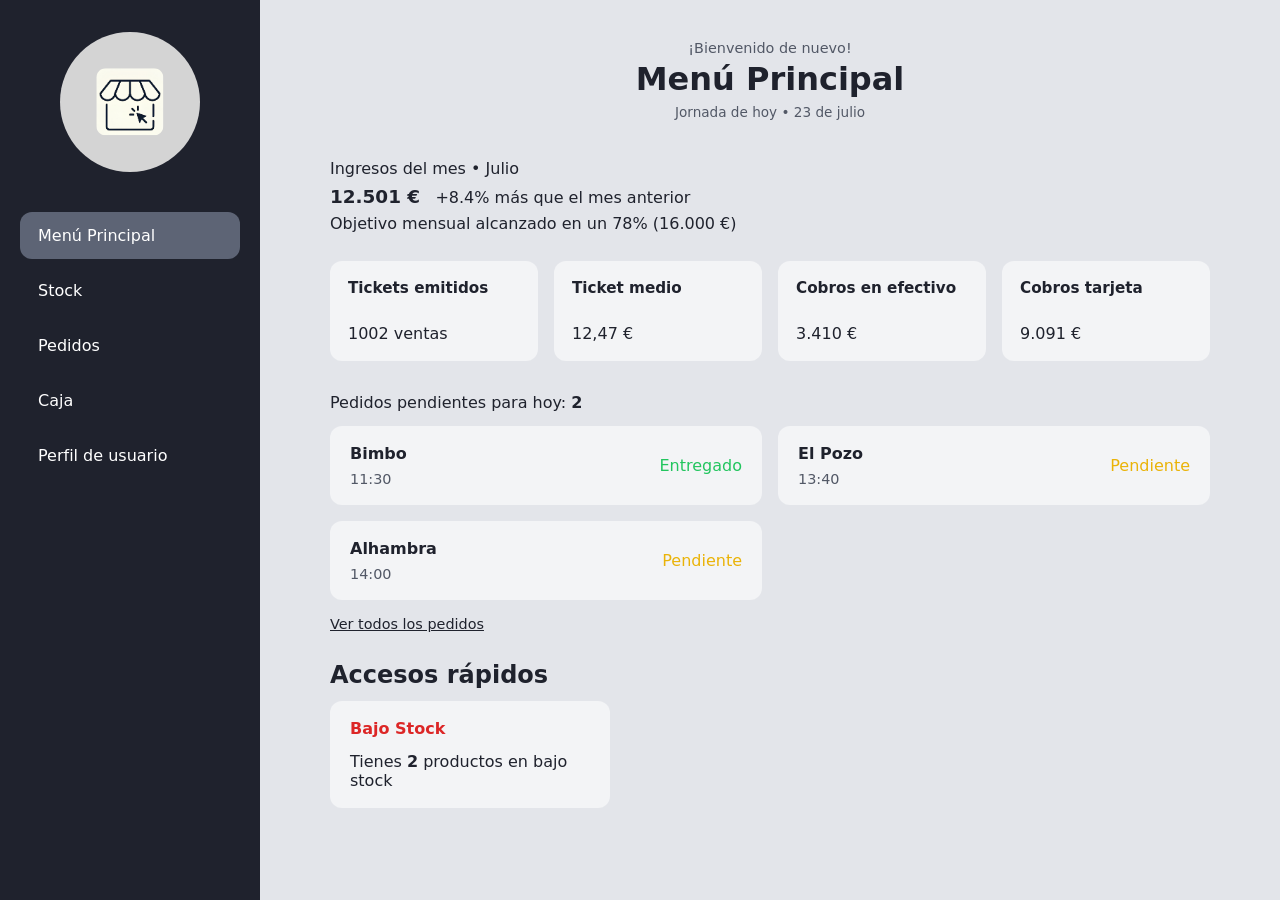
==== src/html/index.html @ 3c682c1b "feat(html): añado los fichero html" ====
<!DOCTYPE html>
<html lang="es">

<head>
    <meta charset="UTF-8">
    <meta name="viewport" content="width=device-width, initial-scale=1.0">
    <title>Menú Principal - Gestión</title>
    <link rel="stylesheet" href="../css/styles.css">
</head>

<body>

    <aside class="sidebar">
        <img src="../../assets/logo.svg" alt="Logo" class="sidebar-logo">
        <nav class="nav-menu">
            <a href="index.html" class="nav-link active">Menú Principal</a>
            <a href="stock.html" class="nav-link">Stock</a>
            <a href="pedidos.html" class="nav-link">Pedidos</a>
            <a href="caja.html" class="nav-link">Caja</a>
            <a href="perfil.html" class="nav-link">Perfil de usuario</a>
        </nav>
    </aside>

    <main class="main-content">
        <header class="page-header">
            <p class="subtitle-top">¡Bienvenido de nuevo!</p>
            <h1>Menú Principal</h1>
            <p class="date-info" id="fecha-jornada">Jornada de hoy • 23 de julio</p>
        </header>

        <section class="income-summary">
            <p>Ingresos del mes • <span id="mes-actual">Julio</span></p>
            <p><strong class="income-amount" id="ingresos-mes">12.501 €</strong> &nbsp; <span id="comparativa-mes">+8.4%
                    más que el mes anterior</span></p>
            <p id="objetivo-mes">Objetivo mensual alcanzado en un 78% (16.000 €)</p>
        </section>

        <section class="kpi-grid">
            <article class="kpi-card">
                <h3>Tickets emitidos</h3>
                <p id="kpi-tickets">1002 ventas</p>
            </article>
            <article class="kpi-card">
                <h3>Ticket medio</h3>
                <p id="kpi-ticket-medio">12,47 €</p>
            </article>
            <article class="kpi-card">
                <h3>Cobros en efectivo</h3>
                <p id="kpi-efectivo">3.410 €</p>
            </article>
            <article class="kpi-card">
                <h3>Cobros tarjeta</h3>
                <p id="kpi-tarjeta">9.091 €</p>
            </article>
        </section>

        <section>
            <p>Pedidos pendientes para hoy: <strong id="pending-count">2</strong></p>
            <section class="orders-today-grid" id="pedidos-hoy">
                <article class="order-card">
                    <h3>Bimbo</h3>
                    <time>11:30</time>
                    <span class="status-delivered">Entregado</span>
                </article>

                <article class="order-card">
                    <h3>El Pozo</h3>
                    <time>13:40</time>
                    <span class="status-pending">Pendiente</span>
                </article>

                <article class="order-card">
                    <h3>Alhambra</h3>
                    <time>14:00</time>
                    <span class="status-pending">Pendiente</span>
                </article>
            </section>
            <a href="pedidos.html" class="link-action">Ver todos los pedidos</a>
        </section>

        <section class="quick-access-section">
            <h2>Accesos rápidos</h2>
            <article class="alert-card">
                <h3>Bajo Stock</h3>
                <p>Tienes <strong id="low-stock-count">2</strong> productos en bajo stock</p>
            </article>
        </section>
    </main>
</body>
</html>
---- src/css/styles.css ----
/* Reset básico y tipografía */
* {
    box-sizing: border-box;
    margin: 0;
    padding: 0;
    font-family: system-ui, -apple-system, 'Segoe UI', Roboto, Helvetica, Arial, sans-serif;
}

:root {
    font-size: 16px;
    --bg-sidebar: #1f222d;
    --bg-sidebar-active: #5d6475;
    --bg-main: #e3e5ea;
    --bg-card: #f3f4f6;
    --bg-input: #e5e7eb;
    --text-dark: #1f222d;
    --text-muted: #525866;
    --text-light: #ffffff;
    --low-stock-bg: #fca5a5;
    --low-stock-text: #dc2626;
    --status-ok: #22c55e;
    --status-pending: #eab308;
}

body {
    display: flex;
    min-height: 100vh;
    background-color: var(--bg-main);
    color: var(--text-dark);
}

/* --- BARRA LATERAL --- */
.sidebar {
    width: 16.25rem;
    background-color: var(--bg-sidebar);
    color: var(--text-light);
    padding: 2rem 1.25rem;
    display: flex;
    flex-direction: column;
    align-items: center;
    flex-shrink: 0;
}

.sidebar-logo {
    width: 8.75rem;
    height: 8.75rem;
    background-color: #d4d4d4;
    border-radius: 50%;
    margin-bottom: 2.5rem;
    padding: 1.25rem;
    object-fit: contain;
}

.nav-menu {
    width: 100%;
    display: flex;
    flex-direction: column;
    gap: 0.5rem;
}

.nav-link {
    display: flex;
    align-items: center;
    gap: 0.75rem;
    padding: 0.875rem 1.125rem;
    color: var(--text-light);
    text-decoration: none;
    border-radius: 0.75rem;
    font-weight: 500;
    transition: background-color 0.2s;
}

.nav-link:hover {
    background-color: rgba(255, 255, 255, 0.08);
}

.nav-link.active {
    background-color: var(--bg-sidebar-active);
}

/* --- CONTENIDO PRINCIPAL --- */
.main-content {
    flex: 1;
    padding: 2.5rem 3.75rem;
    max-width: 62.5rem;
    margin: 0 auto;
}

.page-header {
    text-align: center;
    margin-bottom: 2.25rem;
}

.subtitle-top {
    font-size: 0.9rem;
    color: var(--text-muted);
    margin-bottom: 0.25rem;
}

.page-header h1 {
    font-size: 2rem;
    font-weight: 700;
    margin-bottom: 0.375rem;
}

.date-info {
    font-size: 0.85rem;
    color: var(--text-muted);
}

/* --- TARJETAS Y SECCIONES --- */
.section-card {
    background-color: var(--bg-card);
    border-radius: 0.875rem;
    padding: 1.5rem;
    margin-bottom: 1.5rem;
}

.section-header {
    display: flex;
    justify-content: space-between;
    align-items: center;
    margin-bottom: 1.125rem;
}

.section-header h2 {
    font-size: 1.35rem;
}

.section-header span {
    font-size: 0.9rem;
    font-weight: 400;
    color: var(--text-muted);
}

.link-action {
    color: var(--text-dark);
    font-size: 0.9rem;
    text-decoration: underline;
    cursor: pointer;
}

/* --- MENÚ PRINCIPAL (KPIs y Pedidos hoy) --- */
.income-summary {
    margin-bottom: 1.5rem;
    line-height: 1.6;
}

.income-amount {
    font-size: 1.15rem;
    font-weight: 700;
}

.kpi-grid {
    display: grid;
    grid-template-columns: repeat(4, 1fr);
    gap: 1rem;
    margin-bottom: 2rem;
}

.kpi-card {
    background-color: var(--bg-card);
    padding: 1.125rem;
    border-radius: 0.75rem;
    display: flex;
    flex-direction: column;
    justify-content: space-between;
    min-height: 6.25rem;
}

.kpi-card h3 {
    font-weight: 700;
    font-size: 0.95rem;
    margin-bottom: 0.75rem;
}

.orders-today-grid {
    display: grid;
    grid-template-columns: repeat(2, 1fr);
    gap: 1rem;
    margin: 0.875rem 0;
}

.order-card {
    background-color: var(--bg-card);
    padding: 1.125rem 1.25rem;
    border-radius: 0.75rem;
    display: grid;
    grid-template-columns: 1fr auto;
    align-items: center;
}

.order-card h3 {
    font-size: 1rem;
    margin-bottom: 0.5rem;
    grid-column: 1;
}

.order-card time {
    font-size: 0.9rem;
    color: var(--text-muted);
    grid-column: 1;
}

.status-delivered,
.status-pending {
    grid-column: 2;
    grid-row: 1 / 3;
    font-weight: 500;
}

.status-delivered {
    color: var(--status-ok);
}

.status-pending {
    color: var(--status-pending);
}

.quick-access-section {
    margin-top: 1.75rem;
}

.alert-card {
    background-color: var(--bg-card);
    padding: 1.125rem 1.25rem;
    border-radius: 0.75rem;
    max-width: 17.5rem;
    margin-top: 0.75rem;
}

.alert-card h3 {
    color: var(--low-stock-text);
    font-size: 1rem;
    margin-bottom: 0.875rem;
}

/* --- LISTAS DE PRODUCTOS (Stock y Pedidos) --- */
.product-list {
    list-style: none;
    display: grid;
    grid-template-columns: repeat(2, 1fr);
    gap: 0.875rem;
}

.product-item {
    background-color: var(--bg-sidebar);
    color: var(--text-light);
    padding: 0.625rem 0.75rem 0.625rem 1.125rem;
    border-radius: 0.5rem;
    display: flex;
    justify-content: space-between;
    align-items: center;
    font-weight: 600;
}

.product-badge {
    background-color: var(--text-light);
    color: var(--text-dark);
    width: 1.875rem;
    height: 1.875rem;
    border-radius: 0.375rem;
    display: flex;
    align-items: center;
    justify-content: center;
    font-weight: 700;
    font-size: 0.95rem;
}

/* Productos en bajo stock */
.product-item.low-stock {
    background-color: var(--low-stock-bg);
    color: var(--low-stock-text);
}

.product-item.low-stock .product-badge {
    color: var(--text-dark);
}

/* --- FORMULARIOS E HISTORIAL (Caja y Perfil) --- */
.form-card {
    background-color: var(--bg-card);
    border-radius: 0.875rem;
    padding: 1.75rem;
    max-width: 36.25rem;
    margin: 0 auto 1.5rem auto;
}

.form-card h2 {
    text-align: center;
    margin-bottom: 1.25rem;
    font-size: 1.25rem;
}

.input-field {
    width: 100%;
    padding: 0.875rem 1rem;
    background-color: var(--bg-input);
    border: none;
    border-radius: 0.5rem;
    margin-bottom: 0.875rem;
    font-size: 0.95rem;
    color: var(--text-dark);
}

.btn-primary {
    width: 100%;
    padding: 0.875rem;
    background-color: var(--bg-sidebar);
    color: var(--text-light);
    border: none;
    border-radius: 0.5rem;
    font-size: 1rem;
    font-weight: 600;
    cursor: pointer;
    margin-top: 0.375rem;
}

.btn-primary:hover {
    opacity: 0.92;
}

.history-list {
    list-style: none;
}

.history-row {
    background-color: var(--bg-sidebar-active);
    color: var(--text-light);
    padding: 0.75rem 1rem;
    border-radius: 0.5rem;
    margin-bottom: 0.625rem;
    font-size: 0.95rem;
}

.history-row.total {
    background-color: var(--bg-sidebar);
    font-weight: 700;
    margin-bottom: 0;
}

.section-divider-title {
    text-align: center;
    margin: 2rem 0 1.25rem 0;
    font-size: 1.3rem;
}
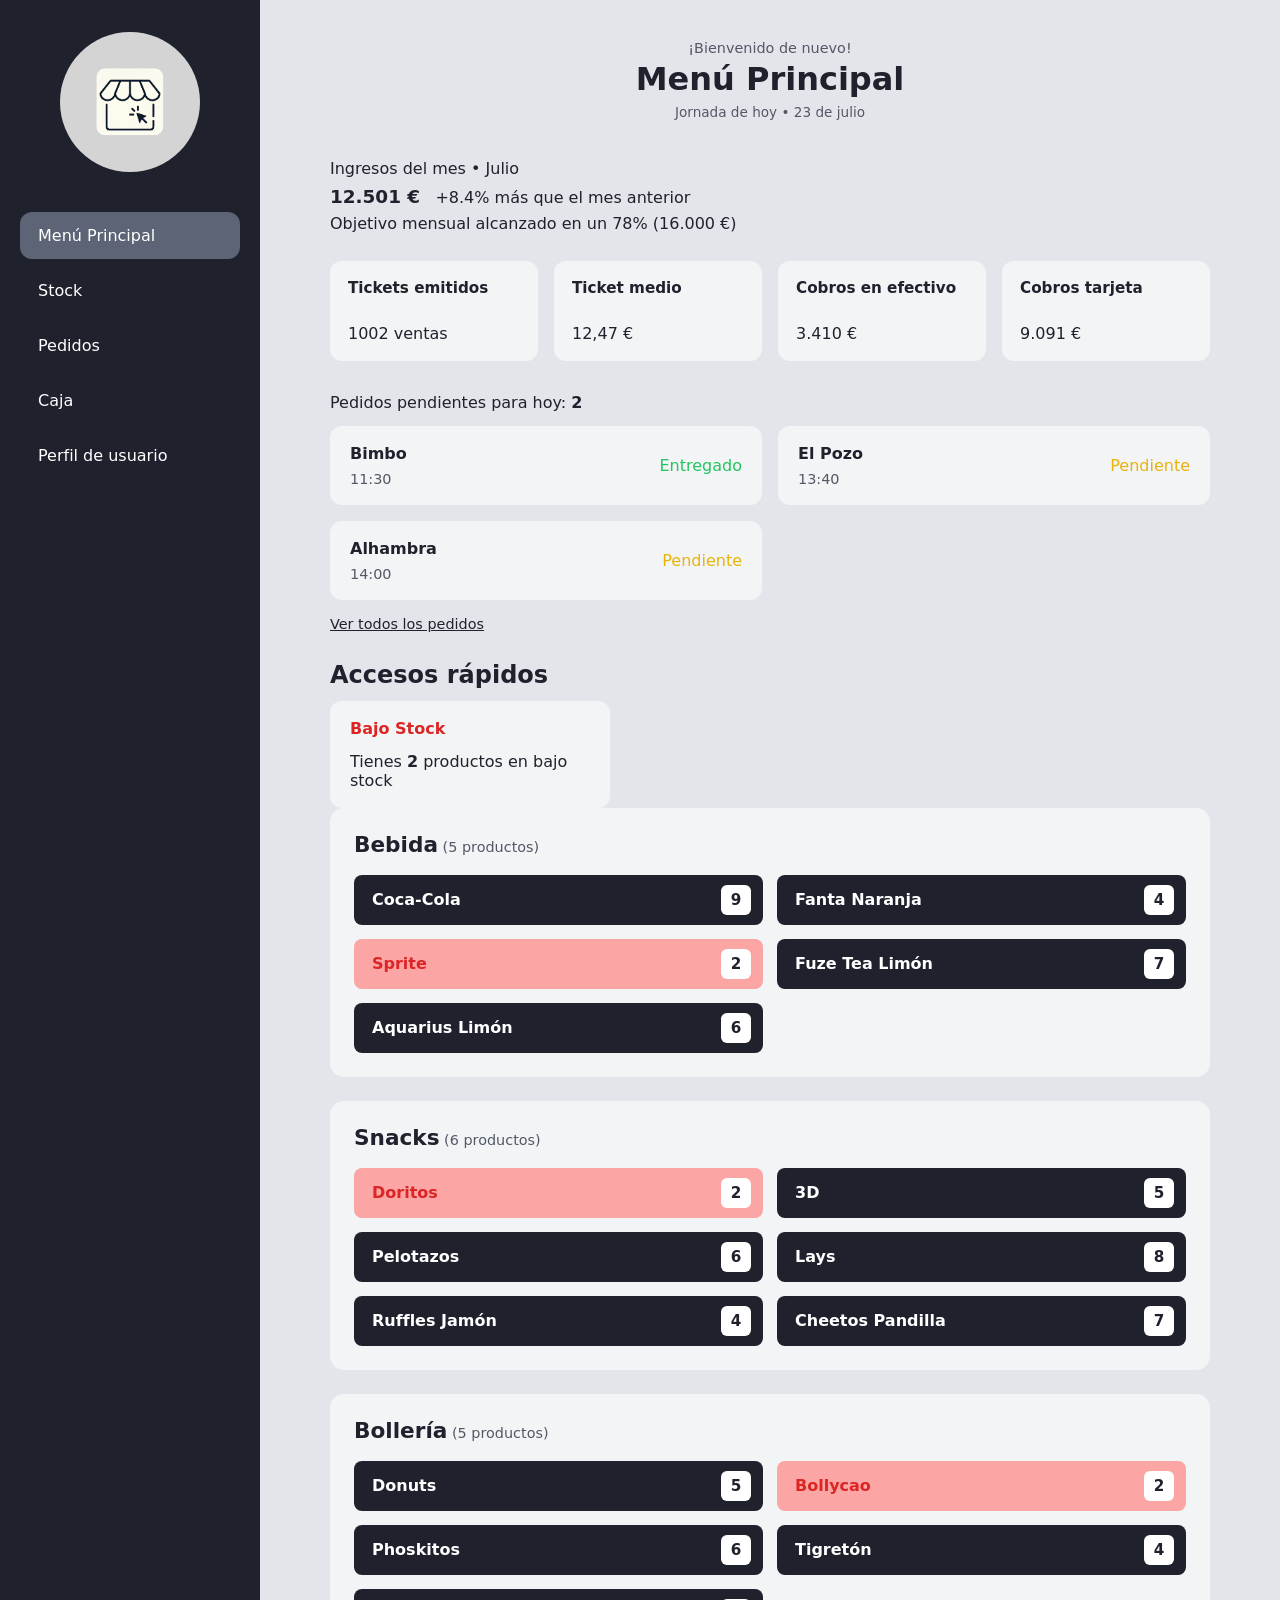
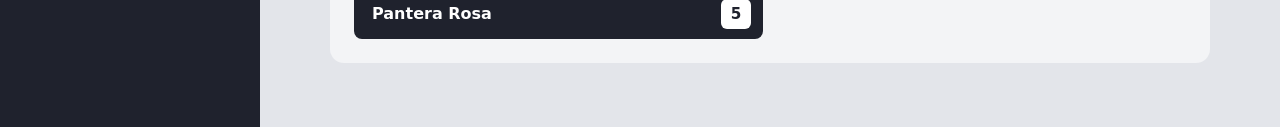
==== commit 09dd5e57: "fix(html): elimino del html del index los elementos del detalle para que aparezcan mediante js" ====
--- a/src/html/index.html
+++ b/src/html/index.html
@@ -57,19 +57,17 @@
         <section>
             <p>Pedidos pendientes para hoy: <strong id="pending-count">2</strong></p>
             <section class="orders-today-grid" id="pedidos-hoy">
-                <article class="order-card">
+                <article class="order-card" data-id="1">
                     <h3>Bimbo</h3>
                     <time>11:30</time>
                     <span class="status-delivered">Entregado</span>
                 </article>
-
-                <article class="order-card">
+                <article class="order-card" data-id="2">
                     <h3>El Pozo</h3>
                     <time>13:40</time>
                     <span class="status-pending">Pendiente</span>
                 </article>
-
-                <article class="order-card">
+                <article class="order-card" data-id="3">
                     <h3>Alhambra</h3>
                     <time>14:00</time>
                     <span class="status-pending">Pendiente</span>
@@ -86,5 +84,6 @@
             </article>
         </section>
     </main>
+    <script type="module" src="../js/main.js"></script>
 </body>
 </html>
--- a/src/css/styles.css
+++ b/src/css/styles.css
@@ -182,6 +182,7 @@
 }
 
 .order-card {
+    cursor: pointer;
     background-color: var(--bg-card);
     padding: 1.125rem 1.25rem;
     border-radius: 0.75rem;
@@ -343,4 +344,47 @@
     text-align: center;
     margin: 2rem 0 1.25rem 0;
     font-size: 1.3rem;
+}
+
+.popup-overlay {
+    position: fixed;
+    inset: 0;
+    background-color: rgba(31, 34, 45, 0.65);
+    display: none;
+    align-items: center;
+    justify-content: center;
+    padding: 1.5rem;
+    z-index: 100;
+}
+
+.popup-overlay.activo {
+    display: flex;
+}
+
+.popup-card {
+    background-color: var(--bg-card);
+    border-radius: 0.875rem;
+    padding: 1.75rem;
+    width: 100%;
+    max-width: 32rem;
+    box-shadow: 0 1rem 2.5rem rgba(0, 0, 0, 0.25);
+}
+
+.popup-fecha-hora {
+    font-size: 0.95rem;
+    color: var(--text-muted);
+    margin-bottom: 1.25rem;
+}
+
+.popup-card h3 {
+    font-size: 1rem;
+    margin-bottom: 0.75rem;
+}
+
+.popup-producto {
+    list-style: none;
+    display: grid;
+    grid-template-columns: 1fr;
+    gap: 0.75rem;
+    margin-bottom: 1.5rem;
 }
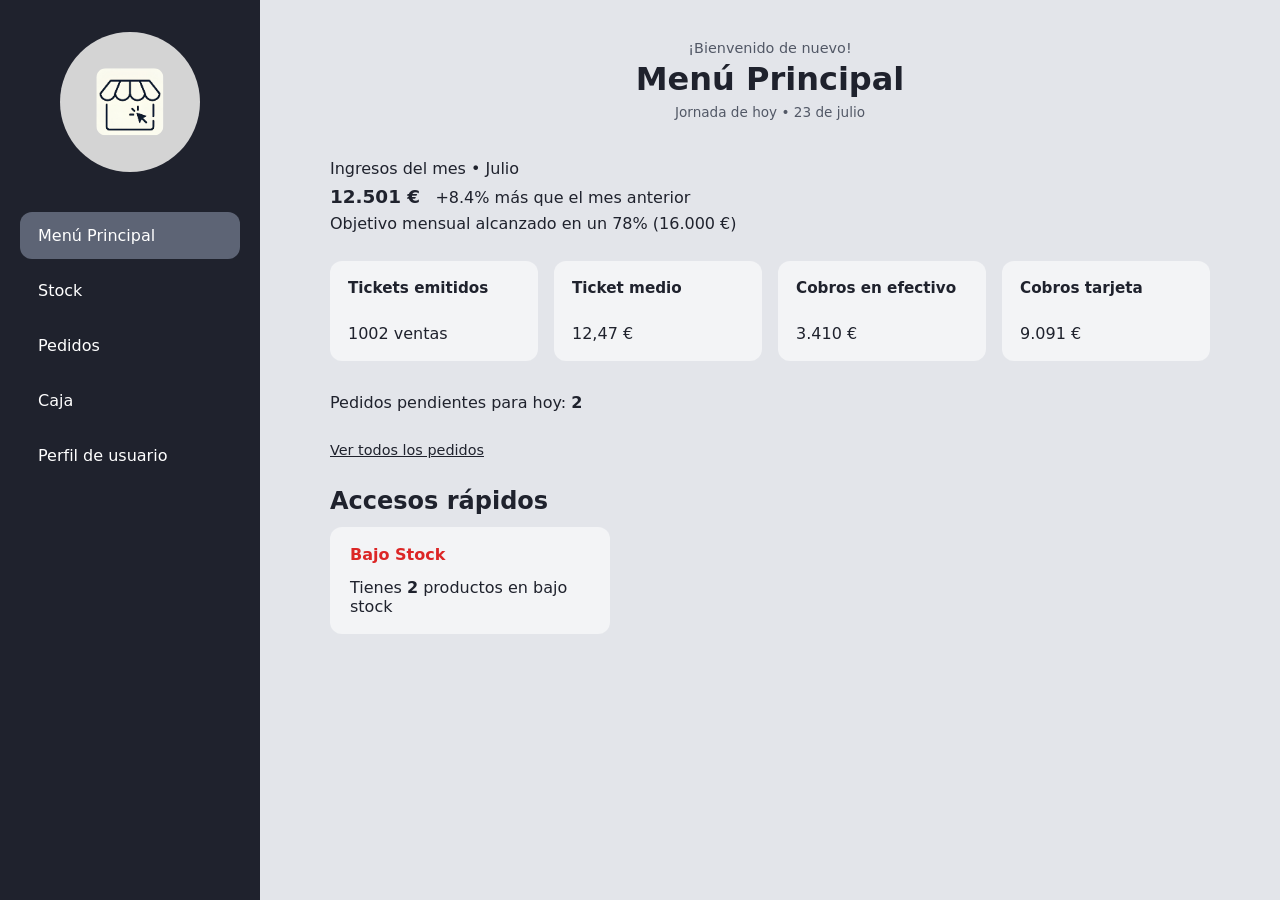
==== commit 185a51ee: "fix(index): elimino más elementos del html para añadirlos mediante js" ====
--- a/src/html/index.html
+++ b/src/html/index.html
@@ -53,29 +53,11 @@
                 <p id="kpi-tarjeta">9.091 €</p>
             </article>
         </section>
-
         <section>
             <p>Pedidos pendientes para hoy: <strong id="pending-count">2</strong></p>
-            <section class="orders-today-grid" id="pedidos-hoy">
-                <article class="order-card" data-id="1">
-                    <h3>Bimbo</h3>
-                    <time>11:30</time>
-                    <span class="status-delivered">Entregado</span>
-                </article>
-                <article class="order-card" data-id="2">
-                    <h3>El Pozo</h3>
-                    <time>13:40</time>
-                    <span class="status-pending">Pendiente</span>
-                </article>
-                <article class="order-card" data-id="3">
-                    <h3>Alhambra</h3>
-                    <time>14:00</time>
-                    <span class="status-pending">Pendiente</span>
-                </article>
-            </section>
+            <section class="orders-today-grid" id="pedidos-hoy"></section>
             <a href="pedidos.html" class="link-action">Ver todos los pedidos</a>
         </section>
-
         <section class="quick-access-section">
             <h2>Accesos rápidos</h2>
             <article class="alert-card">
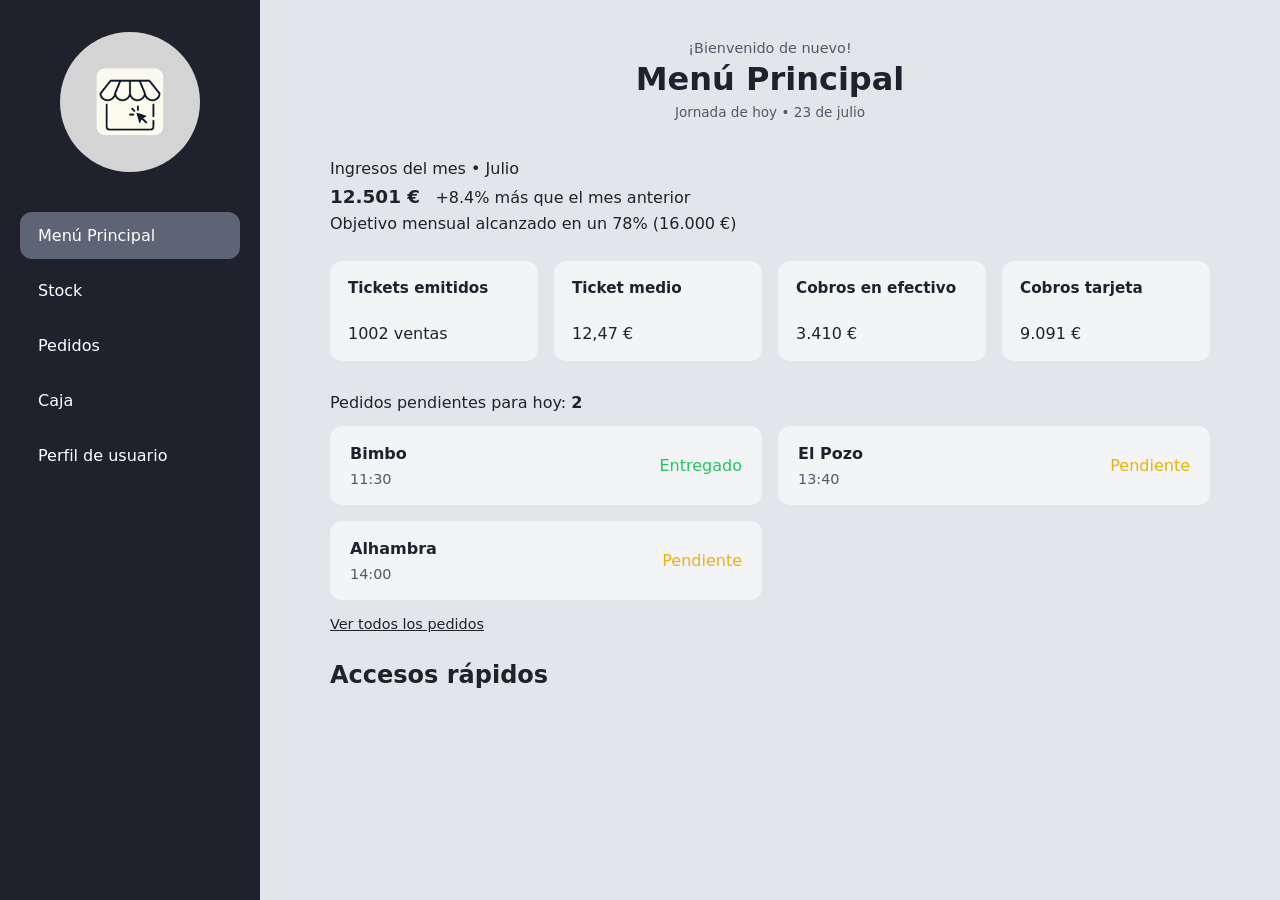
==== commit bf344cf7: "fix(index): elimino del html los accesos rápidos" ====
--- a/src/html/index.html
+++ b/src/html/index.html
@@ -58,13 +58,7 @@
             <section class="orders-today-grid" id="pedidos-hoy"></section>
             <a href="pedidos.html" class="link-action">Ver todos los pedidos</a>
         </section>
-        <section class="quick-access-section">
-            <h2>Accesos rápidos</h2>
-            <article class="alert-card">
-                <h3>Bajo Stock</h3>
-                <p>Tienes <strong id="low-stock-count">2</strong> productos en bajo stock</p>
-            </article>
-        </section>
+        <section class="quick-access-section"><h2>Accesos rápidos</h2></section>
     </main>
     <script type="module" src="../js/main.js"></script>
 </body>
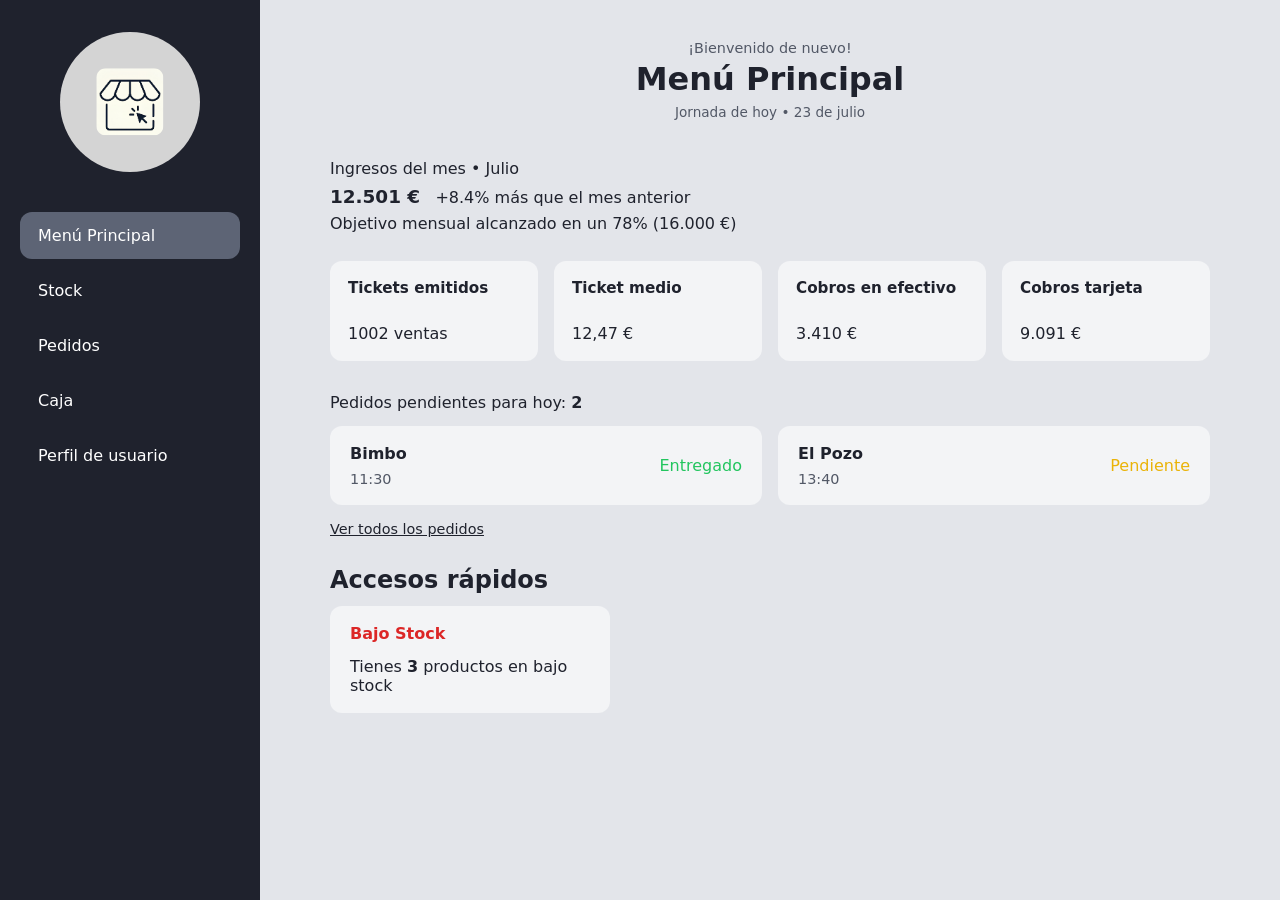
==== commit f5aa2077: "fix(refactorización): he refactorizado para que el html sea el mismo que en diseño (y asi evitar pro" ====
--- a/src/html/index.html
+++ b/src/html/index.html
@@ -5,60 +5,60 @@
     <meta charset="UTF-8">
     <meta name="viewport" content="width=device-width, initial-scale=1.0">
     <title>Menú Principal - Gestión</title>
-    <link rel="stylesheet" href="../css/styles.css">
+    <link rel="stylesheet" href="../css/main.css">
 </head>
 
 <body>
 
-    <aside class="sidebar">
-        <img src="../../assets/logo.svg" alt="Logo" class="sidebar-logo">
-        <nav class="nav-menu">
-            <a href="index.html" class="nav-link active">Menú Principal</a>
-            <a href="stock.html" class="nav-link">Stock</a>
-            <a href="pedidos.html" class="nav-link">Pedidos</a>
-            <a href="caja.html" class="nav-link">Caja</a>
-            <a href="perfil.html" class="nav-link">Perfil de usuario</a>
+    <aside class="header-principal">
+        <img src="../../../assets/logo.svg" alt="Logo" class="header-logo">
+        <nav class="menu-nav">
+            <a href="index.html" class="menu-link activo">Menú Principal</a>
+            <a href="stock.html" class="menu-link">Stock</a>
+            <a href="pedidos.html" class="menu-link">Pedidos</a>
+            <a href="caja.html" class="menu-link">Caja</a>
+            <a href="perfil.html" class="menu-link">Perfil de usuario</a>
         </nav>
     </aside>
 
-    <main class="main-content">
-        <header class="page-header">
-            <p class="subtitle-top">¡Bienvenido de nuevo!</p>
-            <h1>Menú Principal</h1>
-            <p class="date-info" id="fecha-jornada">Jornada de hoy • 23 de julio</p>
+    <main class="contenedor-principal">
+        <header class="cabecera-pagina">
+            <p class="cabecera-subtitulo">¡Bienvenido de nuevo!</p>
+            <h1 class="cabecera-titulo">Menú Principal</h1>
+            <p class="cabecera-fecha" id="fecha-jornada">Jornada de hoy • 23 de julio</p>
         </header>
 
         <section class="income-summary">
             <p>Ingresos del mes • <span id="mes-actual">Julio</span></p>
-            <p><strong class="income-amount" id="ingresos-mes">12.501 €</strong> &nbsp; <span id="comparativa-mes">+8.4%
+            <p><strong class="ingresos-total" id="ingresos-mes">12.501 €</strong> &nbsp; <span id="comparativa-mes">+8.4%
                     más que el mes anterior</span></p>
             <p id="objetivo-mes">Objetivo mensual alcanzado en un 78% (16.000 €)</p>
         </section>
 
-        <section class="kpi-grid">
-            <article class="kpi-card">
-                <h3>Tickets emitidos</h3>
-                <p id="kpi-tickets">1002 ventas</p>
+        <section class="lista-datos">
+            <article class="dato-item">
+                <h3 class="dato-nombre">Tickets emitidos</h3>
+                <p class="dato-valor" id="kpi-tickets">1002 ventas</p>
             </article>
-            <article class="kpi-card">
-                <h3>Ticket medio</h3>
-                <p id="kpi-ticket-medio">12,47 €</p>
+            <article class="dato-item">
+                <h3 class="dato-nombre">Ticket medio</h3>
+                <p class="dato-valor" id="kpi-ticket-medio">12,47 €</p>
             </article>
-            <article class="kpi-card">
-                <h3>Cobros en efectivo</h3>
-                <p id="kpi-efectivo">3.410 €</p>
+            <article class="dato-item">
+                <h3 class="dato-nombre">Cobros en efectivo</h3>
+                <p class="dato-valor" id="kpi-efectivo">3.410 €</p>
             </article>
-            <article class="kpi-card">
-                <h3>Cobros tarjeta</h3>
-                <p id="kpi-tarjeta">9.091 €</p>
+            <article class="dato-item">
+                <h3 class="dato-nombre">Cobros tarjeta</h3>
+                <p class="dato-valor" id="kpi-tarjeta">9.091 €</p>
             </article>
         </section>
         <section>
             <p>Pedidos pendientes para hoy: <strong id="pending-count">2</strong></p>
-            <section class="orders-today-grid" id="pedidos-hoy"></section>
-            <a href="pedidos.html" class="link-action">Ver todos los pedidos</a>
+            <section class="lista-pedidos" id="pedidos-hoy"></section>
+            <a href="pedidos.html" class="enlace-ver-mas">Ver todos los pedidos</a>
         </section>
-        <section class="quick-access-section"><h2>Accesos rápidos</h2></section>
+        <section id="accesos-rapidos"><h2>Accesos rápidos</h2></section>
     </main>
     <script type="module" src="../js/main.js"></script>
 </body>
--- a/src/css/main.css
+++ b/src/css/main.css
@@ -0,0 +1,390 @@
+/* Reset básico y tipografía */
+* {
+    box-sizing: border-box;
+    margin: 0;
+    padding: 0;
+    font-family: system-ui, -apple-system, 'Segoe UI', Roboto, Helvetica, Arial, sans-serif;
+}
+
+:root {
+    font-size: 16px;
+    --bg-sidebar: #1f222d;
+    --bg-sidebar-active: #5d6475;
+    --bg-main: #e3e5ea;
+    --bg-card: #f3f4f6;
+    --bg-input: #e5e7eb;
+    --text-dark: #1f222d;
+    --text-muted: #525866;
+    --text-light: #ffffff;
+    --low-stock-bg: #fca5a5;
+    --low-stock-text: #dc2626;
+    --status-ok: #22c55e;
+    --status-pending: #eab308;
+}
+
+body {
+    display: flex;
+    min-height: 100vh;
+    background-color: var(--bg-main);
+    color: var(--text-dark);
+}
+
+/* --- BARRA LATERAL --- */
+.header-principal {
+    width: 16.25rem;
+    background-color: var(--bg-sidebar);
+    color: var(--text-light);
+    padding: 2rem 1.25rem;
+    display: flex;
+    flex-direction: column;
+    align-items: center;
+    flex-shrink: 0;
+}
+
+.header-logo {
+    width: 8.75rem;
+    height: 8.75rem;
+    background-color: #d4d4d4;
+    border-radius: 50%;
+    margin-bottom: 2.5rem;
+    padding: 1.25rem;
+    object-fit: contain;
+}
+
+.menu-nav {
+    width: 100%;
+    display: flex;
+    flex-direction: column;
+    gap: 0.5rem;
+}
+
+.menu-link {
+    display: flex;
+    align-items: center;
+    gap: 0.75rem;
+    padding: 0.875rem 1.125rem;
+    color: var(--text-light);
+    text-decoration: none;
+    border-radius: 0.75rem;
+    font-weight: 500;
+    transition: background-color 0.2s;
+}
+
+.menu-link:hover {
+    background-color: rgba(255, 255, 255, 0.08);
+}
+
+.menu-link.activo {
+    background-color: var(--bg-sidebar-active);
+}
+
+/* --- CONTENIDO PRINCIPAL --- */
+.contenedor-principal {
+    flex: 1;
+    padding: 2.5rem 3.75rem;
+    max-width: 62.5rem;
+    margin: 0 auto;
+}
+
+.cabecera-pagina {
+    text-align: center;
+    margin-bottom: 2.25rem;
+}
+
+.cabecera-subtitulo {
+    font-size: 0.9rem;
+    color: var(--text-muted);
+    margin-bottom: 0.25rem;
+}
+
+.cabecera-titulo {
+    font-size: 2rem;
+    font-weight: 700;
+    margin-bottom: 0.375rem;
+}
+
+.cabecera-fecha {
+    font-size: 0.85rem;
+    color: var(--text-muted);
+}
+
+/* --- TARJETAS Y SECCIONES --- */
+.tarjeta {
+    background-color: var(--bg-card);
+    border-radius: 0.875rem;
+    padding: 1.5rem;
+    margin-bottom: 1.5rem;
+}
+
+.tarjeta-header {
+    display: flex;
+    justify-content: space-between;
+    align-items: center;
+    margin-bottom: 1.125rem;
+}
+
+.tarjeta-titulo {
+    font-size: 1.35rem;
+}
+
+.tarjeta-header span {
+    font-size: 0.9rem;
+    font-weight: 400;
+    color: var(--text-muted);
+}
+
+.enlace-ver-mas {
+    color: var(--text-dark);
+    font-size: 0.9rem;
+    text-decoration: underline;
+    cursor: pointer;
+}
+
+/* --- MENÚ PRINCIPAL (KPIs y Pedidos hoy) --- */
+.income-summary {
+    margin-bottom: 1.5rem;
+    line-height: 1.6;
+}
+
+.ingresos-total {
+    font-size: 1.15rem;
+    font-weight: 700;
+}
+
+.lista-datos {
+    display: grid;
+    grid-template-columns: repeat(4, 1fr);
+    gap: 1rem;
+    margin-bottom: 2rem;
+}
+
+.dato-item {
+    background-color: var(--bg-card);
+    padding: 1.125rem;
+    border-radius: 0.75rem;
+    display: flex;
+    flex-direction: column;
+    justify-content: space-between;
+    min-height: 6.25rem;
+}
+
+.dato-nombre {
+    font-weight: 700;
+    font-size: 0.95rem;
+    margin-bottom: 0.75rem;
+}
+
+.lista-pedidos {
+    display: grid;
+    grid-template-columns: repeat(2, 1fr);
+    gap: 1rem;
+    margin: 0.875rem 0;
+}
+
+.order-card {
+    cursor: pointer;
+    background-color: var(--bg-card);
+    padding: 1.125rem 1.25rem;
+    border-radius: 0.75rem;
+    display: grid;
+    grid-template-columns: 1fr auto;
+    align-items: center;
+}
+
+.order-card h3 {
+    font-size: 1rem;
+    margin-bottom: 0.5rem;
+    grid-column: 1;
+}
+
+.order-card time {
+    font-size: 0.9rem;
+    color: var(--text-muted);
+    grid-column: 1;
+}
+
+.status-delivered,
+.status-pending {
+    grid-column: 2;
+    grid-row: 1 / 3;
+    font-weight: 500;
+}
+
+.status-delivered {
+    color: var(--status-ok);
+}
+
+.status-pending {
+    color: var(--status-pending);
+}
+
+#accesos-rapidos {
+    margin-top: 1.75rem;
+}
+
+.alert-card {
+    background-color: var(--bg-card);
+    padding: 1.125rem 1.25rem;
+    border-radius: 0.75rem;
+    max-width: 17.5rem;
+    margin-top: 0.75rem;
+}
+
+.alert-card h3 {
+    color: var(--low-stock-text);
+    font-size: 1rem;
+    margin-bottom: 0.875rem;
+}
+
+/* --- LISTAS DE PRODUCTOS (Stock y Pedidos) --- */
+.lista-productos {
+    list-style: none;
+    display: grid;
+    grid-template-columns: repeat(2, 1fr);
+    gap: 0.875rem;
+}
+
+.product-item {
+    background-color: var(--bg-sidebar);
+    color: var(--text-light);
+    padding: 0.625rem 0.75rem 0.625rem 1.125rem;
+    border-radius: 0.5rem;
+    display: flex;
+    justify-content: space-between;
+    align-items: center;
+    font-weight: 600;
+}
+
+.product-badge {
+    background-color: var(--text-light);
+    color: var(--text-dark);
+    width: 1.875rem;
+    height: 1.875rem;
+    border-radius: 0.375rem;
+    display: flex;
+    align-items: center;
+    justify-content: center;
+    font-weight: 700;
+    font-size: 0.95rem;
+}
+
+/* Productos en bajo stock */
+.product-item.low-stock {
+    background-color: var(--low-stock-bg);
+    color: var(--low-stock-text);
+}
+
+.product-item.low-stock .product-badge {
+    color: var(--text-dark);
+}
+
+/* --- FORMULARIOS E HISTORIAL (Caja y Perfil) --- */
+.form-card {
+    background-color: var(--bg-card);
+    border-radius: 0.875rem;
+    padding: 1.75rem;
+    max-width: 36.25rem;
+    margin: 0 auto 1.5rem auto;
+}
+
+.form-card h2 {
+    text-align: center;
+    margin-bottom: 1.25rem;
+    font-size: 1.25rem;
+}
+
+.campo-input {
+    width: 100%;
+    padding: 0.875rem 1rem;
+    background-color: var(--bg-input);
+    border: none;
+    border-radius: 0.5rem;
+    margin-bottom: 0.875rem;
+    font-size: 0.95rem;
+    color: var(--text-dark);
+}
+
+.boton-principal {
+    width: 100%;
+    padding: 0.875rem;
+    background-color: var(--bg-sidebar);
+    color: var(--text-light);
+    border: none;
+    border-radius: 0.5rem;
+    font-size: 1rem;
+    font-weight: 600;
+    cursor: pointer;
+    margin-top: 0.375rem;
+}
+
+.boton-principal:hover {
+    opacity: 0.92;
+}
+
+.history-list {
+    list-style: none;
+}
+
+.history-row {
+    background-color: var(--bg-sidebar-active);
+    color: var(--text-light);
+    padding: 0.75rem 1rem;
+    border-radius: 0.5rem;
+    margin-bottom: 0.625rem;
+    font-size: 0.95rem;
+}
+
+.history-row.total {
+    background-color: var(--bg-sidebar);
+    font-weight: 700;
+    margin-bottom: 0;
+}
+
+.section-divider-title {
+    text-align: center;
+    margin: 2rem 0 1.25rem 0;
+    font-size: 1.3rem;
+}
+
+.popup-overlay {
+    position: fixed;
+    inset: 0;
+    background-color: rgba(31, 34, 45, 0.65);
+    display: none;
+    align-items: center;
+    justify-content: center;
+    padding: 1.5rem;
+    z-index: 100;
+}
+
+.popup-overlay.activo {
+    display: flex;
+}
+
+.popup-card {
+    background-color: var(--bg-card);
+    border-radius: 0.875rem;
+    padding: 1.75rem;
+    width: 100%;
+    max-width: 32rem;
+    box-shadow: 0 1rem 2.5rem rgba(0, 0, 0, 0.25);
+}
+
+.popup-fecha-hora {
+    font-size: 0.95rem;
+    color: var(--text-muted);
+    margin-bottom: 1.25rem;
+}
+
+.popup-card h3 {
+    font-size: 1rem;
+    margin-bottom: 0.75rem;
+}
+
+.popup-producto {
+    list-style: none;
+    display: grid;
+    grid-template-columns: 1fr;
+    gap: 0.75rem;
+    margin-bottom: 1.5rem;
+}
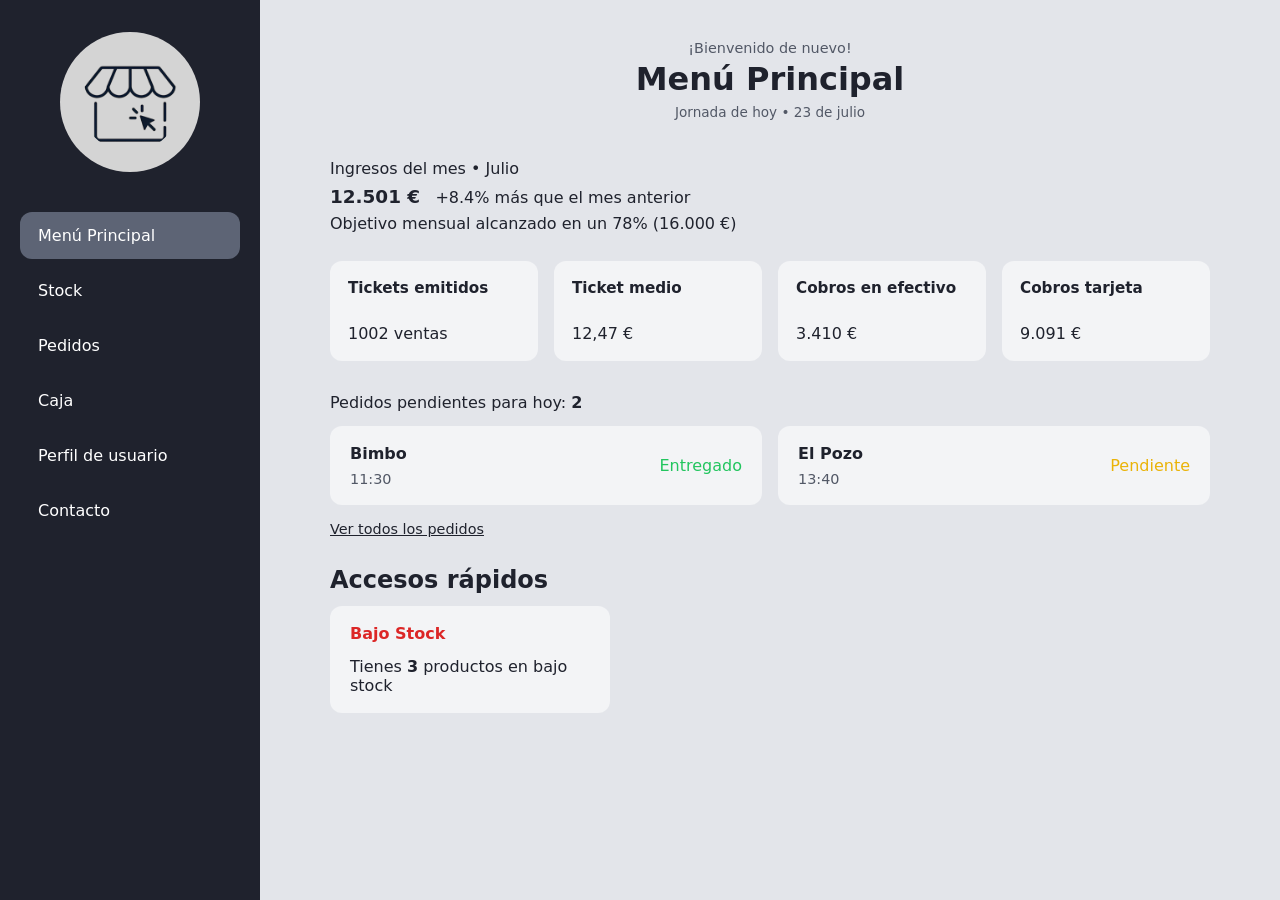
==== commit f4baa9c0: "feat(contacto): crear página de contacto, enlace en menú y estilos" ====
--- a/src/html/index.html
+++ b/src/html/index.html
@@ -18,6 +18,7 @@
             <a href="pedidos.html" class="menu-link">Pedidos</a>
             <a href="caja.html" class="menu-link">Caja</a>
             <a href="perfil.html" class="menu-link">Perfil de usuario</a>
+            <a href="contacto.html" class="menu-link">Contacto</a>
         </nav>
     </aside>
 
--- a/src/css/main.css
+++ b/src/css/main.css
@@ -278,7 +278,7 @@
     color: var(--text-dark);
 }
 
-/* --- FORMULARIOS E HISTORIAL (Caja y Perfil) --- */
+/* --- FORMULARIOS E HISTORIAL (Caja, Perfil y Contacto) --- */
 .form-card {
     background-color: var(--bg-card);
     border-radius: 0.875rem;
@@ -302,6 +302,78 @@
     margin-bottom: 0.875rem;
     font-size: 0.95rem;
     color: var(--text-dark);
+}
+
+#form-perfil .campo-grupo,
+#form-contacto .campo-grupo {
+    display: block;
+    margin-bottom: 0.875rem;
+}
+
+#form-perfil .campo-grupo .campo-input,
+#form-contacto .campo-grupo .campo-input {
+    margin-bottom: 0;
+}
+
+textarea.campo-input {
+    resize: vertical;
+}
+
+.campo-contador {
+    display: block;
+    margin-top: 0.375rem;
+    font-size: 0.8rem;
+    color: var(--text-muted);
+    text-align: right;
+}
+
+.campo-error {
+    white-space: pre-line;
+    line-height: 1.4;
+}
+
+#form-perfil .campo-error,
+#form-contacto .campo-error {
+    display: block;
+    margin-top: 0.375rem;
+    font-size: 0.85rem;
+    line-height: 1.3;
+    color: #dc2626;
+}
+
+#form-perfil .campo-error:empty,
+#form-contacto .campo-error:empty {
+    display: none;
+}
+
+#form-perfil .campo-checkbox,
+#form-contacto .campo-checkbox {
+    display: flex;
+    flex-wrap: wrap;
+    align-items: center;
+    column-gap: 0.625rem;
+    row-gap: 0;
+    margin: 0.25rem 0 0.75rem;
+    font-size: 0.95rem;
+    line-height: 1.4;
+    color: var(--text-dark);
+    cursor: pointer;
+}
+
+#form-perfil .campo-checkbox .campo-error,
+#form-contacto .campo-checkbox .campo-error {
+    flex-basis: 100%;
+    margin-top: 0.375rem;
+}
+
+#form-perfil .campo-checkbox input[type="checkbox"],
+#form-contacto .campo-checkbox input[type="checkbox"] {
+    width: 1.125rem;
+    height: 1.125rem;
+    margin: 0;
+    accent-color: var(--bg-sidebar);
+    cursor: pointer;
+    flex-shrink: 0;
 }
 
 .boton-principal {
@@ -387,4 +459,55 @@
     grid-template-columns: 1fr;
     gap: 0.75rem;
     margin-bottom: 1.5rem;
+}
+
+.btn-editar,
+.btn-borrar {
+    padding: 0.4rem 0.75rem;
+    border: none;
+    border-radius: 0.375rem;
+    font-size: 0.85rem;
+    font-weight: 600;
+    cursor: pointer;
+    transition: opacity 0.2s;
+}
+
+.btn-editar {
+    background-color: var(--bg-sidebar);
+    color: var(--text-light);
+}
+
+.btn-borrar {
+    background-color: var(--low-stock-bg);
+    color: var(--low-stock-text);
+}
+
+.btn-editar:hover,
+.btn-borrar:hover {
+    opacity: 0.88;
+}
+
+#lista-usuarios .history-row,
+#lista-mensajes .history-row {
+    display: flex;
+    justify-content: space-between;
+    align-items: center;
+    gap: 1rem;
+}
+
+.usuario-acciones {
+    display: flex;
+    gap: 0.5rem;
+}
+
+#lista-usuarios .history-row:last-child,
+#lista-mensajes .history-row:last-child {
+    margin-bottom: 0;
+}
+
+#lista-usuarios p,
+#lista-mensajes p {
+    text-align: center;
+    color: var(--text-muted);
+    font-size: 0.95rem;
 }
